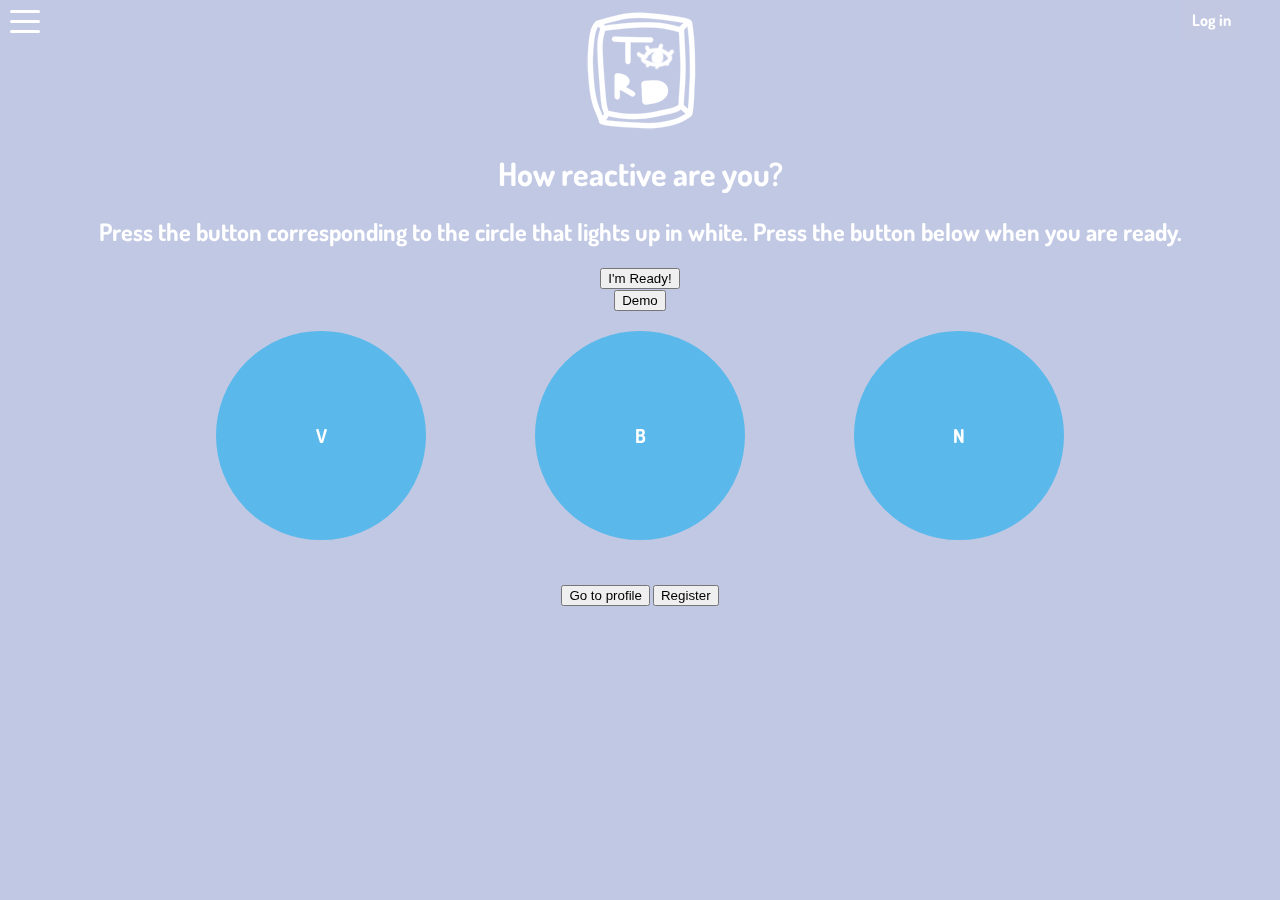
==== first_test.html @ 5db57968 "linked the register button to the register page" ====
<!DOCTYPE html>


<html>

<body style="background-color: #C1C8E4;">
<head>
  <!--<link rel="stylesheet" href="https://maxcdn.bootstrapcdn.com/bootstrap/4.0.0/css/bootstrap.min.css" integrity="sha384-Gn5384xqQ1aoWXA+058RXPxPg6fy4IWvTNh0E263XmFcJlSAwiGgFAW/dAiS6JXm" crossorigin="anonymous">-->
  <link href="https://fonts.googleapis.com/css?family=Dosis|Oswald" rel="stylesheet">
  <link href="css/test_style.css" rel="stylesheet" type="text/css">
  <meta name="viewport" content="width=device-width, initial-scale=1">
  <script type="text/javascript" src="Reaction/js/test_page.js"></script>

</head>

<body>
  <input type="checkbox" id="m1" class="hidden-menu-ticker">
<label class="btn-menu" for="m1">
  <span class="first"></span>
  <span class="second"></span>
  <span class="third"></span>
</label>
<ul class="hidden-menu">
  <br></br>
  <li><a href="whats_tyrd">  What's TYRD?</a></li>
  <br></br>
  <li><e href="">TYRD (Test Your Reactivity Daily), pronounced "tired", is about keeping track of
    <br>how your brain works throughout the day. If you are all about self improvement
    <br>and knowing thyself, this is an ideal opportunity to learn about how reactive
    <br>you are throughout the day.
    <br></br>
    <br>By testing your reactivity at three seperate times of the day,
    <br>we will help you figure out when you are truly most alert.
    <br></br>
    <br>We measure how fast you react to external stimuli and with this data we deliver you
    <br>a report on your stats and whether you are more of a morning, afternoon or evening
    <br>type of person.
    <br></br>
    <br>Even if you think you're most tired in the morning, it may be your most efficient time!
    <br></br>
    <a href="about.html"><label for="learn_more" class="learn_more">Who are we?</a>
  </e></li>
</ul>

<label for="btn" class="label">Log in</label>
  <input type="checkbox" id="btn"/>
  <div class="overlay">
  	<div class="popup">
  		<span class="title">Welcome back!</span>
  		<input placeholder="Username" />
  		<input placeholder="Password" type="password" />
  		<label for="btn" class="login">Log in</label>
    </div>
  </div>
</div>

<img src="white_thin_logo.png" alt="tyrd" class= "center" >


<!-- start of page-->

<h1>How reactive are you?</h1>
<h2>Press the button corresponding to the circle that lights up in white. Press the button below when you are ready.</h2>
<body>

<!--button to start test-->

<div class="circles-parent"</div>

<button id="button-timer" type="button" class="btn btn-primary btn-lg" onclick="setTimeout(myFunction, 3000)">I'm Ready!</button>
<br>
<button id="button-timer-demo" type="button" class="btn btn-primary btn" onclick="start()">Demo</button>

<script>
function myFunction() {
  alert('Feature coming soon!');
}
</script>
<br>

<!-- circles-->

<br>
<div class="circles-parent">
  <div class="round-button_1"><div class="round-button-circle_1" onclick="checkSelectedButton(this)"><a href="" class="round-button_1">V</a></div></div>
  <div class="round-button_2"><div class="round-button-circle_1" onclick="checkSelectedButton(this)"><a href="" class="round-button_2">B</a></div></div>
  <div class="round-button_3"><div class="round-button-circle_1" onclick="checkSelectedButton(this)"><a href="" class="round-button_3">N</a></div></div>
</div>

<!--commenting out this twitter because I'm not sure why it's here but didn't want to delete!
<a href="https://twitter.com/Teyerd1"><img src="twitter-icon.png" title="twitter" width="8" height="8" /></a>
-->
</body>
</body>
<br>
<br>
<div class="circles-parent">
<button type="button" class="btn btn-primary btn-lg">Go to profile</button> <button type="button" class="btn btn-primary btn-lg" onclick= window.location.href="Reaction/register_page.html" >Register</button>
---- css/test_style.css ----
html {
  -webkit-text-size-adjust: 100%;
      -ms-text-size-adjust: 100%;
    }
body {
  font-family: Dosis;
  background-colour: #C1C8E4;
}


/* burger */


.hidden-menu {
  display: flex;
  flex-direction: column;
  color: white;
  position: fixed;
  list-style: none;
  padding: 10px;
  margin: 0;
  width: 100%;
  height: 100vh;
  background-color: #5AB9EA;
  background-repeat: no-repeat;
  background-size: 300px 100px;
  top: 0;
  left: -105%;
  transition: .5s linear;
  z-index: 2;
  -webkit-transform: translateZ(0);
  -webkit-backface-visibility: hidden;
}
.learn_more{
  font-size: 20px;
  color: #F7FE2E;
  font-weight: lighter;
}
.hidden-menu a {
  font-weight: bold;
  text-decoration: none;
  text-transform: uppercase;
  font-size: 60px;
  color: #5680E9;
  padding: 0 25px;
  transition: .3s ease-out;
}
.hidden-menu a:hover {
  background-color: #59585d;
  color: #94754e;
}

.hidden-menu-ticker {
  display: none;
}
.btn-menu {
  color: #fff;
  padding: 5px;
  position: fixed;
  top: 5px;
  left: 5px;
  cursor: pointer;
  transition: .3s ease-out;
  z-index: 3;
  width: 30px;
  -webkit-transform: translateZ(0);
  -webkit-backface-visibility: hidden;
}


.btn-menu span {
  border-radius: 3px;
  display: block;
  height: 3px;
  background-color: white;
  margin: 7px 0 0;
  transition: all .1s linear .23s;
  position: relative;
}


.btn-menu span.first {
  margin-top: 0;
}
/* .hidden-menu-ticker:checked ~ .btn-menu {
  left: 160px;
} */
.hidden-menu-ticker:checked ~ .hidden-menu {
  left: 0;
}
.hidden-menu-ticker:checked ~ .btn-menu span.first {
  -webkit-transform: rotate(45deg);
  top: 10px;
}
.hidden-menu-ticker:checked ~ .btn-menu span.second {
  opacity: 0;
}
.hidden-menu-ticker:checked ~ .btn-menu span.third {
  -webkit-transform: rotate(-45deg);
  top: -10px;
}

/*burger end*/

p{
  size: 10px;
  text-align: center;
  color: white;
  font-weight: bold;
}

.topnav {
  text-align: right;
}
.round-button {
  margin-left: auto;
  margin-right: auto;
}

.circle {
  object-position: center;
  align: center;
  height: 40px;
  width: 40px;
  background: #5AB9EA;
  border-radius: 40px;
  border: 15px solid #5AB9EA;
  top: -10px;
  z-index: 0;
  display: flex;
  position: relative;
  font-size: 120%;
  margin: auto;
}
.center {
    display: block;
    margin-left: auto;
    margin-right: auto;
  }

h1{
  text-align: center;
  color: white;
  height: -200px;
}
h2{
  text-align: center;
  color: white;
  height: -200px;
}
h3{
  text-size: 10px;
}
#btn {
  display: none;
}
body > .label {
  position: absolute;
  top: 20px;
  right: 10px;
  transform: translate(-50%,-50%);


}
.label {
	background: RGBa(205,205,205,0.1);
  color: white;
  font-weight: bold;
	padding: 10px;
	transition: 0.25s ease;
	cursor: pointer;
}
.label:hover {
	border-color: RGBa(0,0,0,0.2);
}
.label:active {
	background: RGBa(0,0,0,0.2);
}
input:checked + .overlay{
	opacity: 1;
	z-index: 1;
}
.overlay {
	position: fixed;
	height: 100%;
	width: 100%;
	top: 0;
	left: 0;
	right: 0;
	bottom: 0;
	background: RGBa(255,255,255,0.3);
	opacity: 0;
	z-index: -1;
	transition: 0.5s ease;
}
.popup {
	max-height: 90%;
	position: absolute;
	padding: 10px;
	left: 50%;
	top: 50%;
  width: 300px;
  overflow-y: auto;
	background: #fff;
	color: #999;
	transform: translate(-50%,-50%);
	border-radius: 5px;
}
.title {
	font-size: 25px;
	text-align: center;
	display: block;
}
.popup input {
	display: block;
	margin: 20px 0;
	width: 50%;
	padding: 5px 0;
	transition: 0.25s ease;
	color: #333;
	border: none;
	border-bottom: 1px solid transparent;
	font-size: 15px;
	outline: none;
}
.popup input:focus {
	width: 90%;
	border-bottom: 1px #aaa solid;
}
.login {
	margin: auto;
	display: block;
	width: 50px;
	background: #eee;
	padding: 10px;
	cursor: pointer;
	transition: 0.25s ease;
	text-align: center;
}
.login:hover {
	background: #e0e0e0;
}
.popup p {
	text-align: topnav;
	font-size: 20px;
	margin: 30px 0;
}

.username {
	color: #005DDD;
	text-decoration: none;
}
.username:hover {
	color: #00419A;
	text-decoration: underline;
}

@keyframes fadein {
	from {
		opacity: 0;
	}
	to {
		opacity: 1;
	}
}

.round-button_1 {
  margin: auto;
  vertical-align: middle;
  line-height: normal;
  display: inline-block;
	width:25%;
}

.round-button_2 {
  margin: auto;
  vertical-align: middle;
  line-height: normal;
  display: inline-block;
  margin-left: auto;
  margin-right: auto;
	width:25%;
}

.round-button_3 {
  margin: auto;
  vertical-align: middle;
  line-height: normal;
  display: inline-block;
  margin-left: auto;
  margin-right: auto;
	width:25%;
}

.round-button-circle_1 {
  margin-left: auto;
  margin-right: auto;
  vertical-align: center;
  line-height: normal;
  display: inline-block;
	width: 60%;
	height:0;
	padding-bottom: 60%;
  border-radius: 50%;
	border:10px solid #5AB9EA;
  overflow: hidden;
  background: #5AB9EA;
}

.round-button-circle_2 {
  margin-left: auto;
  margin-right: auto;
  display: inline-block;
  vertical-align: center;
  line-height: normal;
	width: 60%;
	height:0;
	padding-bottom: 60%;
  border-radius: 50%;
	border:10px solid #5AB9EA;
  overflow: hidden;
  background: #5AB9EA;
}

.round-button-circle_3 {
  margin-left: auto;
  margin-right: auto;
  display: inline-block;
	width: 60%;
  vertical-align: center;
  line-height: normal;
  height:0;
	padding-bottom: 60%;
  border-radius: 50%;
	border:10px solid #5AB9EA;
  overflow: hidden;
  background: #5AB9EA;
}

.round-button-circle:hover {
    display:block;
  	float:left;
	background:#5AB9EA;
}

.round-button_1 a {
  display: inline-block;
  display:block;
	float:left;
	width:100%;
	padding-top:50%;
  padding-bottom:50%;
	line-height:1em;
	margin-top:-0.5em;

	text-align: center;
	color:white;
  font-family:Dosis;
  font-size:1.2em;
  font-weight:bold;
  text-decoration:none;
}
.round-button_2 a {
    display: inline-block;
    display:block;
  	float:left;
  	width:100%;
  	padding-top:50%;
    padding-bottom:50%;
  	line-height:1em;
  	margin-top:-0.5em;
  	text-align:center;
  	color:white;
    font-family:Dosis;
    font-size:1.2em;
    font-weight:bold;
    text-decoration:none;
  }

.round-button_3 a{
  display: inline-block;
  margin-left: auto;
  margin-right: auto;
  display:block;
  float: left;
  width:100%;
  padding-top:50%;
  padding-bottom:50%;
  line-height:1em;
  margin-top:-0.5em;
  text-align:center;
    	color:white;
      font-family:Dosis;
      font-size:1.2em;
      font-weight:bold;
      text-decoration:none;
}

.circles-parent {
  text-align:center;
}

.twitter {
  width: 10%;
  height: auto;
}

@media only screen and (max-width: 320px) {

   body {
      font-size: 2em;
   }

}
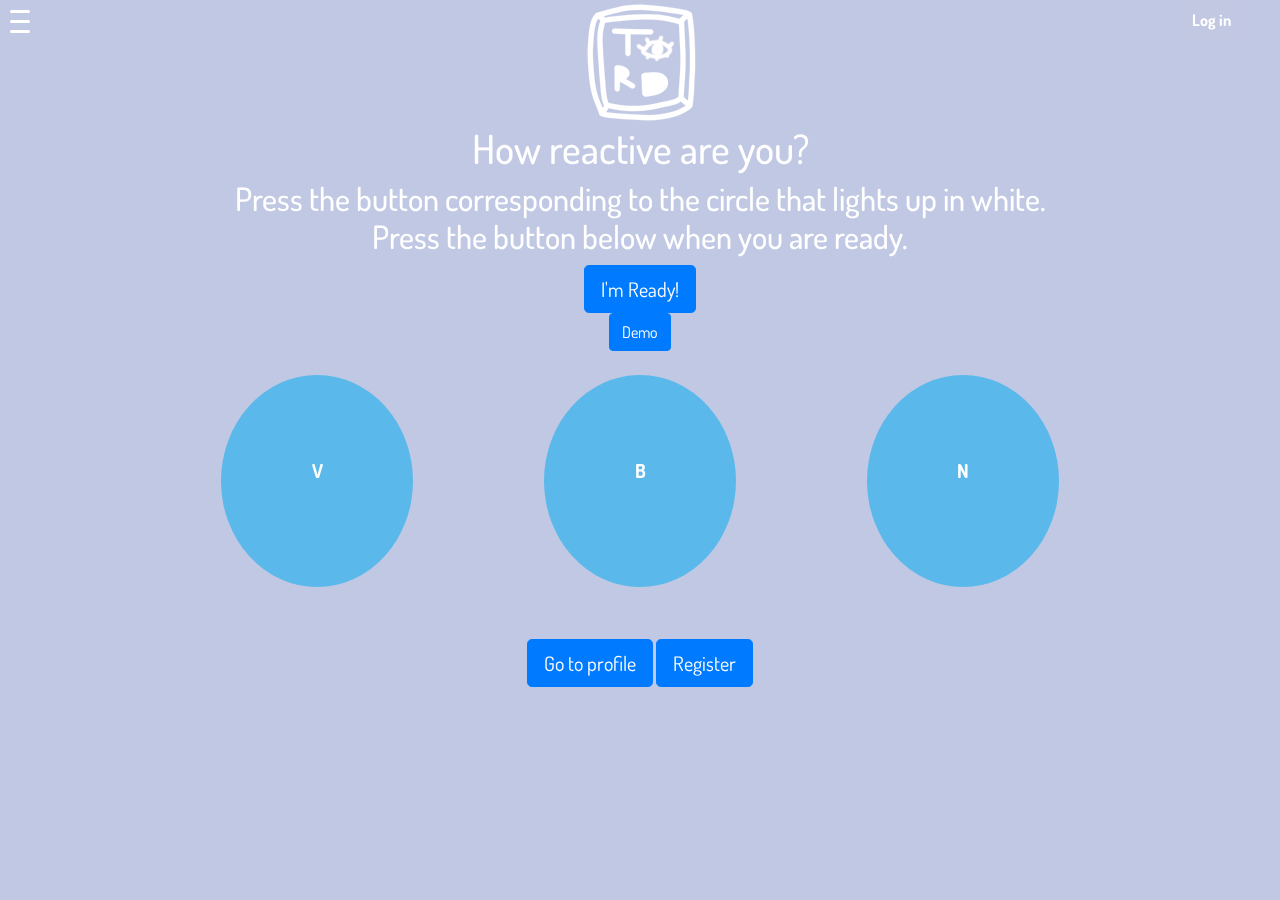
==== commit f314b7a1: "added bootstrap to buttons" ====
--- a/first_test.html
+++ b/first_test.html
@@ -5,7 +5,7 @@
 
 <body style="background-color: #C1C8E4;">
 <head>
-  <!--<link rel="stylesheet" href="https://maxcdn.bootstrapcdn.com/bootstrap/4.0.0/css/bootstrap.min.css" integrity="sha384-Gn5384xqQ1aoWXA+058RXPxPg6fy4IWvTNh0E263XmFcJlSAwiGgFAW/dAiS6JXm" crossorigin="anonymous">-->
+  <link rel="stylesheet" href="https://maxcdn.bootstrapcdn.com/bootstrap/4.0.0/css/bootstrap.min.css" integrity="sha384-Gn5384xqQ1aoWXA+058RXPxPg6fy4IWvTNh0E263XmFcJlSAwiGgFAW/dAiS6JXm" crossorigin="anonymous">
   <link href="https://fonts.googleapis.com/css?family=Dosis|Oswald" rel="stylesheet">
   <link href="css/test_style.css" rel="stylesheet" type="text/css">
   <meta name="viewport" content="width=device-width, initial-scale=1">
@@ -60,7 +60,7 @@
 <!-- start of page-->
 
 <h1>How reactive are you?</h1>
-<h2>Press the button corresponding to the circle that lights up in white. Press the button below when you are ready.</h2>
+<h2>Press the button corresponding to the circle that lights up in white. <br> Press the button below when you are ready.</h2>
 <body>
 
 <!--button to start test-->
@@ -95,4 +95,4 @@
 <br>
 <br>
 <div class="circles-parent">
-<button type="button" class="btn btn-primary btn-lg">Go to profile</button> <button type="button" class="btn btn-primary btn-lg" onclick= window.location.href="Reaction/register_page.html" >Register</button>
+<button type="button" class="btn btn-primary btn-lg" onclick= window.location.href="">Go to profile</button> <button type="button" class="btn btn-primary btn-lg" onclick= window.location.href="Reaction/register_page.html" >Register</button>
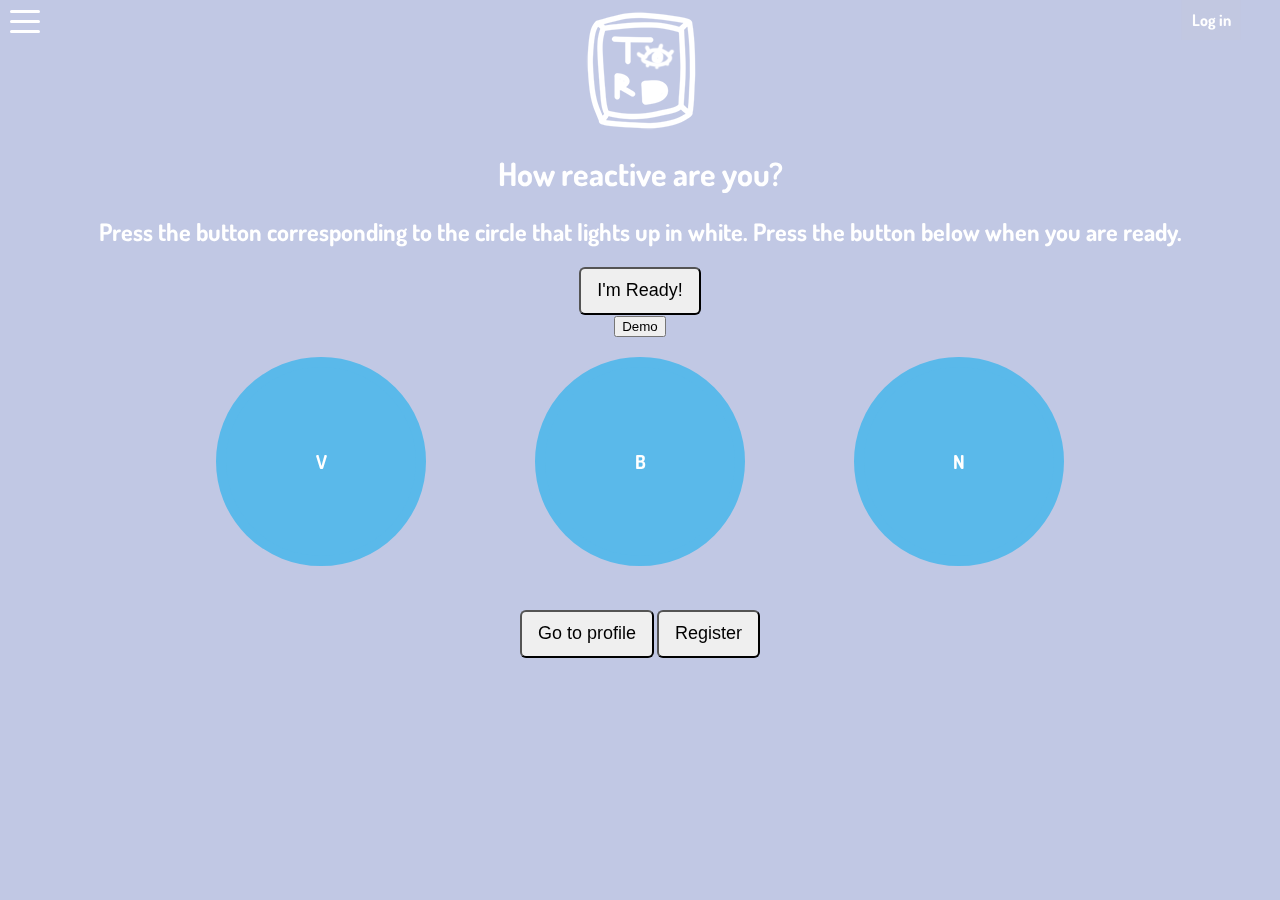
==== commit 9a7b4d7a: "changed name main page to landing" ====
--- a/first_test.html
+++ b/first_test.html
@@ -5,7 +5,7 @@
 
 <body style="background-color: #C1C8E4;">
 <head>
-  <link rel="stylesheet" href="https://maxcdn.bootstrapcdn.com/bootstrap/4.0.0/css/bootstrap.min.css" integrity="sha384-Gn5384xqQ1aoWXA+058RXPxPg6fy4IWvTNh0E263XmFcJlSAwiGgFAW/dAiS6JXm" crossorigin="anonymous">
+  <!--<link rel="stylesheet" href="https://maxcdn.bootstrapcdn.com/bootstrap/4.0.0/css/bootstrap.min.css" integrity="sha384-Gn5384xqQ1aoWXA+058RXPxPg6fy4IWvTNh0E263XmFcJlSAwiGgFAW/dAiS6JXm" crossorigin="anonymous">-->
   <link href="https://fonts.googleapis.com/css?family=Dosis|Oswald" rel="stylesheet">
   <link href="css/test_style.css" rel="stylesheet" type="text/css">
   <meta name="viewport" content="width=device-width, initial-scale=1">
@@ -60,7 +60,7 @@
 <!-- start of page-->
 
 <h1>How reactive are you?</h1>
-<h2>Press the button corresponding to the circle that lights up in white. <br> Press the button below when you are ready.</h2>
+<h2>Press the button corresponding to the circle that lights up in white. Press the button below when you are ready.</h2>
 <body>
 
 <!--button to start test-->
@@ -95,4 +95,4 @@
 <br>
 <br>
 <div class="circles-parent">
-<button type="button" class="btn btn-primary btn-lg" onclick= window.location.href="">Go to profile</button> <button type="button" class="btn btn-primary btn-lg" onclick= window.location.href="Reaction/register_page.html" >Register</button>
+<button type="button" class="btn btn-primary btn-lg" onclick= window.location.href="Reaction/profile.html"  >Go to profile</button> <button type="button" class="btn btn-primary btn-lg" onclick= window.location.href="Reaction/register_page.html" >Register</button>
--- a/css/test_style.css
+++ b/css/test_style.css
@@ -396,19 +396,75 @@
       text-decoration:none;
 }
 
-.circles-parent {
-  text-align:center;
-}
-
+
+.circles-parent { text-align:center; }
+
+
+  }
 .twitter {
   width: 10%;
   height: auto;
 }
 
-@media only screen and (max-width: 320px) {
-
-   body {
-      font-size: 2em;
-   }
-
-}
+
+/*the "I'm Ready" Button */
+
+/*.ready_btn {
+text-align: center;
+width: 10%;
+align: center;
+/*have removed bootstrap for now, just trying to get the button to centre
+}*/
+
+
+}
+
+.btn-primary {
+  color: #fff;
+  background-color: #428bca;
+  border-color: #357ebd;
+}
+.btn-primary:hover,
+.btn-primary:focus,
+.btn-primary:active,
+.btn-primary.active,
+.open .dropdown-toggle.btn-primary {
+  color: #fff;
+  background-color: #3276b1;
+  border-color: #285e8e;
+}
+.btn-primary:active,
+.btn-primary.active,
+.open .dropdown-toggle.btn-primary {
+  background-image: none;
+}
+.btn-primary.disabled,
+.btn-primary[disabled],
+fieldset[disabled] .btn-primary,
+.btn-primary.disabled:hover,
+.btn-primary[disabled]:hover,
+fieldset[disabled] .btn-primary:hover,
+.btn-primary.disabled:focus,
+.btn-primary[disabled]:focus,
+fieldset[disabled] .btn-primary:focus,
+.btn-primary.disabled:active,
+.btn-primary[disabled]:active,
+fieldset[disabled] .btn-primary:active,
+.btn-primary.disabled.active,
+.btn-primary[disabled].active,
+fieldset[disabled] .btn-primary.active {
+  background-color: #428bca;
+  border-color: #357ebd;
+}
+.btn-primary .badge {
+  color: #428bca;
+  background-color: #fff;
+}
+
+.btn-lg,
+.btn-group-lg > .btn {
+  padding: 10px 16px;
+  font-size: 18px;
+  line-height: 1.33;
+  border-radius: 6px;
+}
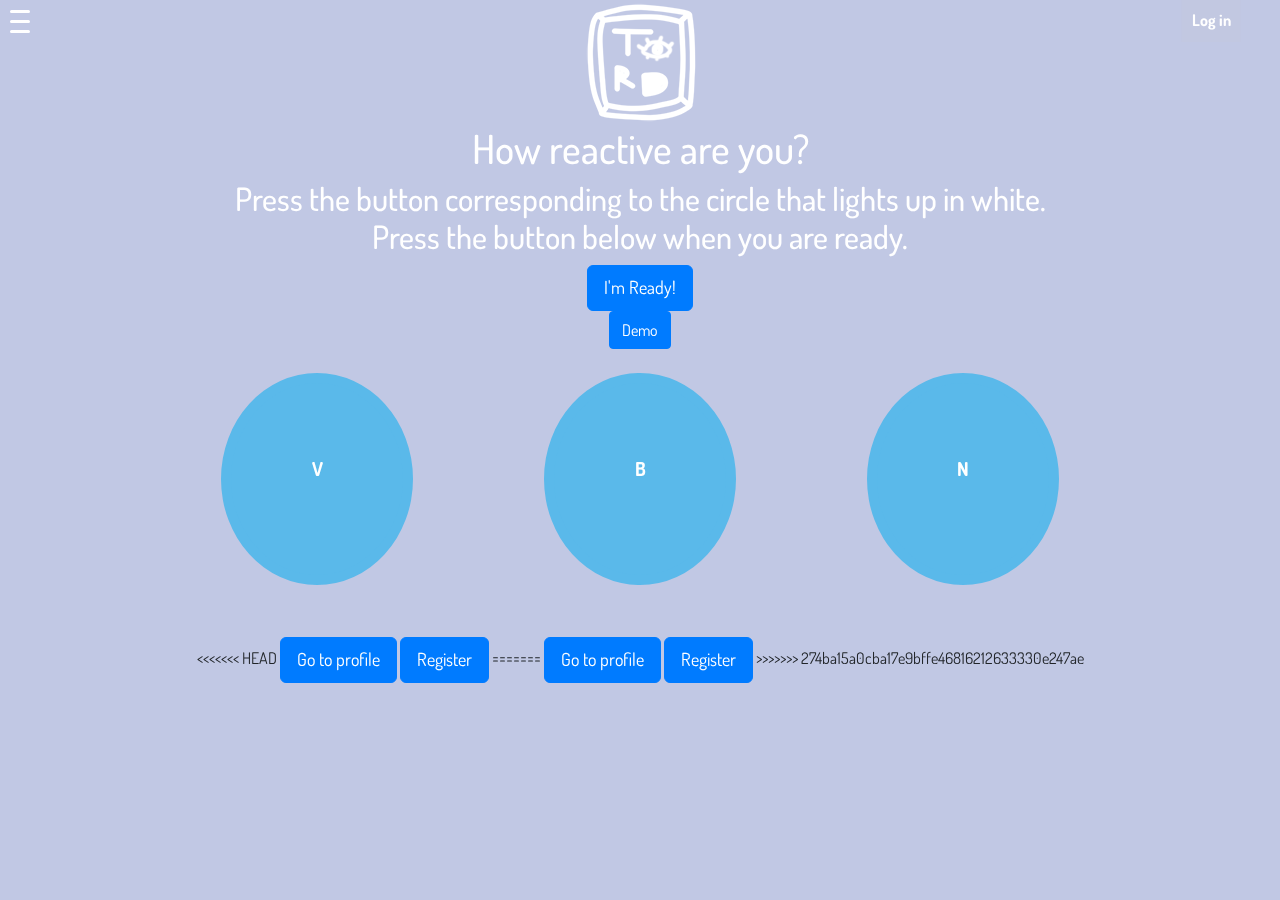
==== commit 20072680: "changed name of main page" ====
--- a/first_test.html
+++ b/first_test.html
@@ -5,7 +5,7 @@
 
 <body style="background-color: #C1C8E4;">
 <head>
-  <!--<link rel="stylesheet" href="https://maxcdn.bootstrapcdn.com/bootstrap/4.0.0/css/bootstrap.min.css" integrity="sha384-Gn5384xqQ1aoWXA+058RXPxPg6fy4IWvTNh0E263XmFcJlSAwiGgFAW/dAiS6JXm" crossorigin="anonymous">-->
+  <link rel="stylesheet" href="https://maxcdn.bootstrapcdn.com/bootstrap/4.0.0/css/bootstrap.min.css" integrity="sha384-Gn5384xqQ1aoWXA+058RXPxPg6fy4IWvTNh0E263XmFcJlSAwiGgFAW/dAiS6JXm" crossorigin="anonymous">
   <link href="https://fonts.googleapis.com/css?family=Dosis|Oswald" rel="stylesheet">
   <link href="css/test_style.css" rel="stylesheet" type="text/css">
   <meta name="viewport" content="width=device-width, initial-scale=1">
@@ -60,7 +60,7 @@
 <!-- start of page-->
 
 <h1>How reactive are you?</h1>
-<h2>Press the button corresponding to the circle that lights up in white. Press the button below when you are ready.</h2>
+<h2>Press the button corresponding to the circle that lights up in white. <br> Press the button below when you are ready.</h2>
 <body>
 
 <!--button to start test-->
@@ -95,4 +95,8 @@
 <br>
 <br>
 <div class="circles-parent">
+<<<<<<< HEAD
 <button type="button" class="btn btn-primary btn-lg" onclick= window.location.href="Reaction/profile.html"  >Go to profile</button> <button type="button" class="btn btn-primary btn-lg" onclick= window.location.href="Reaction/register_page.html" >Register</button>
+=======
+<button type="button" class="btn btn-primary btn-lg" onclick= window.location.href="">Go to profile</button> <button type="button" class="btn btn-primary btn-lg" onclick= window.location.href="Reaction/register_page.html" >Register</button>
+>>>>>>> 274ba15a0cba17e9bffe46816212633330e247ae
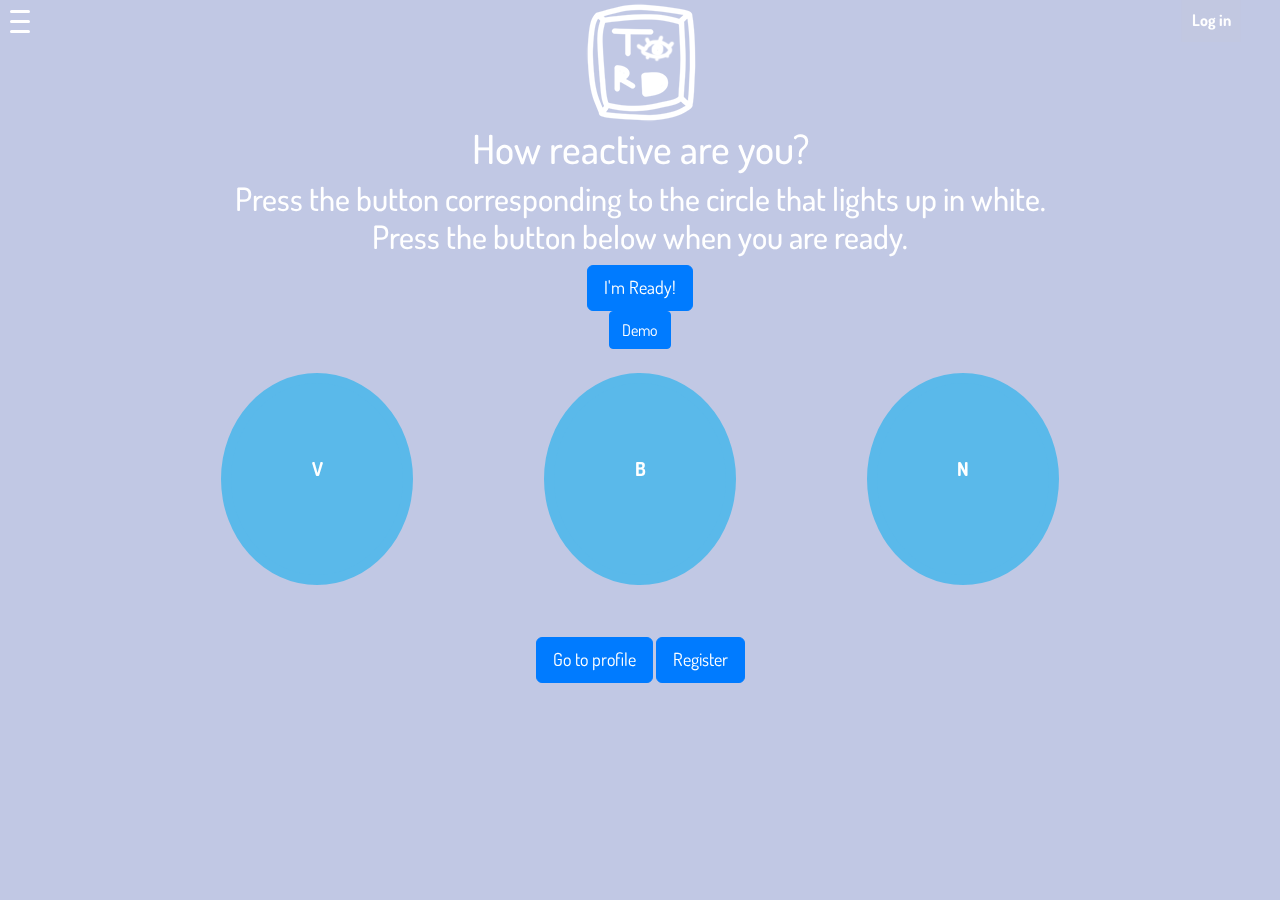
==== commit 02854f4c: "fixed buttons" ====
--- a/first_test.html
+++ b/first_test.html
@@ -95,8 +95,5 @@
 <br>
 <br>
 <div class="circles-parent">
-<<<<<<< HEAD
+
 <button type="button" class="btn btn-primary btn-lg" onclick= window.location.href="Reaction/profile.html"  >Go to profile</button> <button type="button" class="btn btn-primary btn-lg" onclick= window.location.href="Reaction/register_page.html" >Register</button>
-=======
-<button type="button" class="btn btn-primary btn-lg" onclick= window.location.href="">Go to profile</button> <button type="button" class="btn btn-primary btn-lg" onclick= window.location.href="Reaction/register_page.html" >Register</button>
->>>>>>> 274ba15a0cba17e9bffe46816212633330e247ae
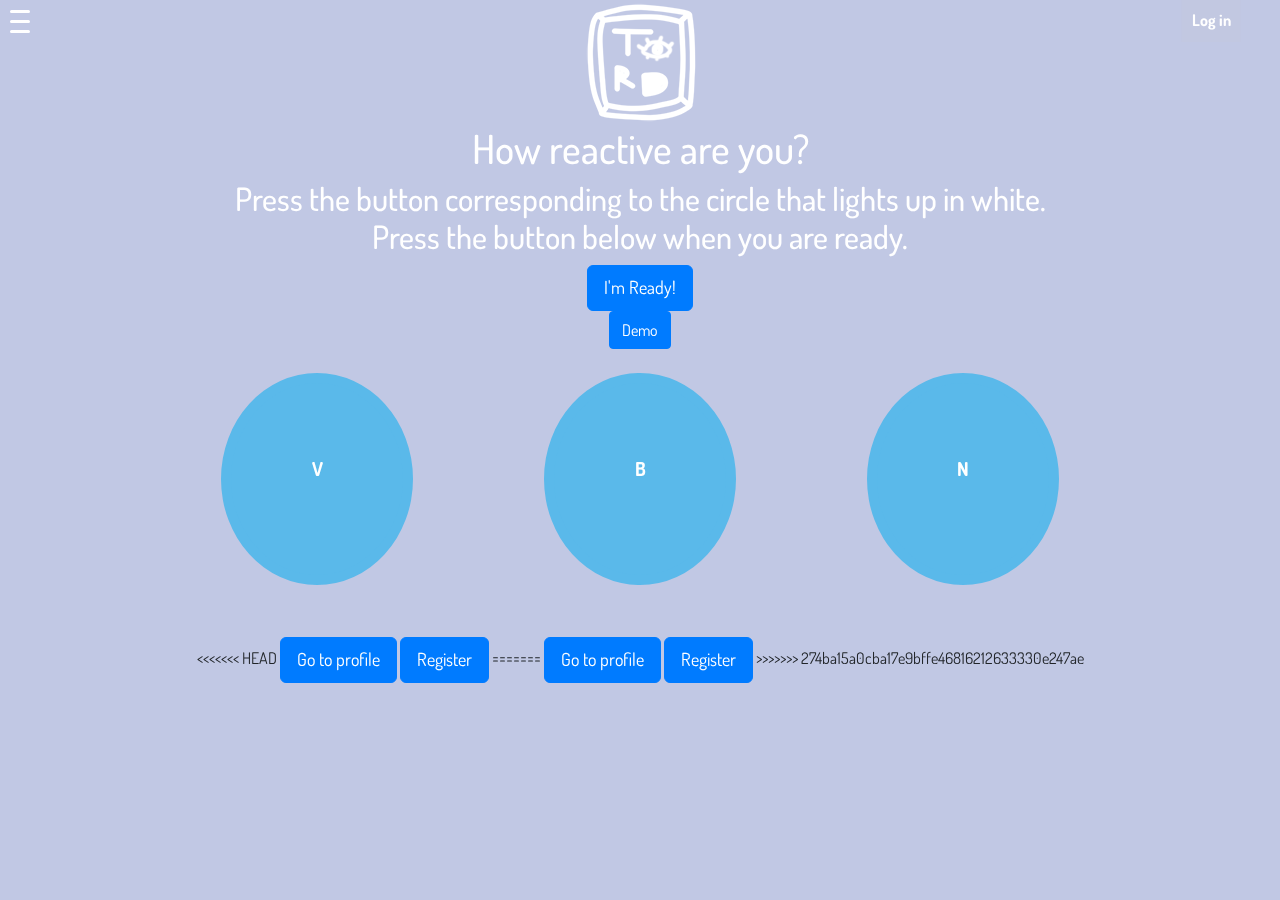
==== commit 3254295b: "updated links" ====
--- a/first_test.html
+++ b/first_test.html
@@ -54,7 +54,8 @@
   </div>
 </div>
 
-<img src="white_thin_logo.png" alt="tyrd" class= "center" >
+<a href="C:\Users\Laura\Documents\GitHub\Reaction\landing.html"><img src="white_thin_logo.png" alt="tyrd" class="center">
+</a>
 
 
 <!-- start of page-->
@@ -95,5 +96,8 @@
 <br>
 <br>
 <div class="circles-parent">
-
+<<<<<<< HEAD
 <button type="button" class="btn btn-primary btn-lg" onclick= window.location.href="Reaction/profile.html"  >Go to profile</button> <button type="button" class="btn btn-primary btn-lg" onclick= window.location.href="Reaction/register_page.html" >Register</button>
+=======
+<button type="button" class="btn btn-primary btn-lg" onclick= window.location.href="">Go to profile</button> <button type="button" class="btn btn-primary btn-lg" onclick= window.location.href="Reaction/register_page.html" >Register</button>
+>>>>>>> 274ba15a0cba17e9bffe46816212633330e247ae
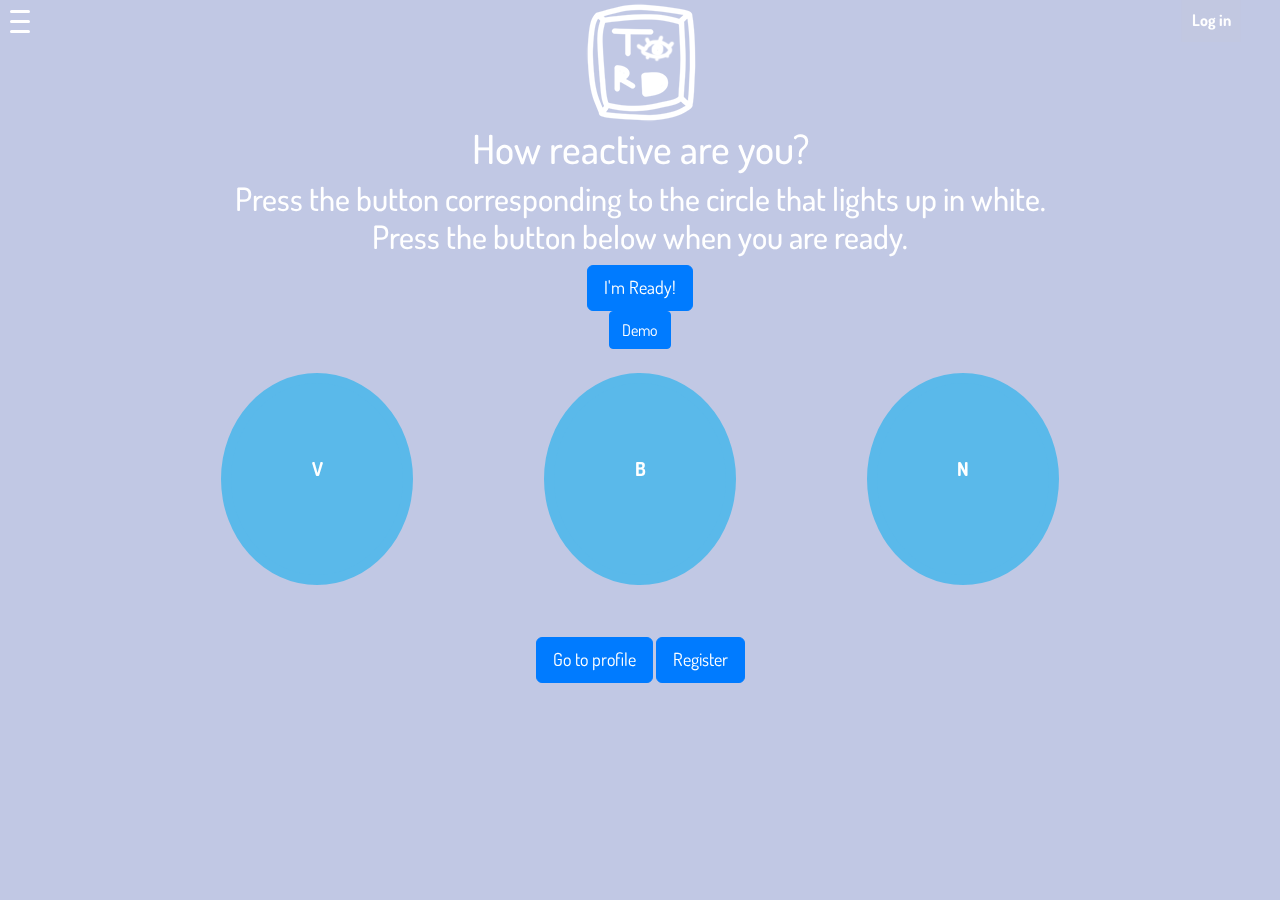
==== commit 2c08cf8b: "Merge branch 'master' of https://github.com/0atmilk/Reaction" ====
--- a/first_test.html
+++ b/first_test.html
@@ -96,8 +96,5 @@
 <br>
 <br>
 <div class="circles-parent">
-<<<<<<< HEAD
+
 <button type="button" class="btn btn-primary btn-lg" onclick= window.location.href="Reaction/profile.html"  >Go to profile</button> <button type="button" class="btn btn-primary btn-lg" onclick= window.location.href="Reaction/register_page.html" >Register</button>
-=======
-<button type="button" class="btn btn-primary btn-lg" onclick= window.location.href="">Go to profile</button> <button type="button" class="btn btn-primary btn-lg" onclick= window.location.href="Reaction/register_page.html" >Register</button>
->>>>>>> 274ba15a0cba17e9bffe46816212633330e247ae
